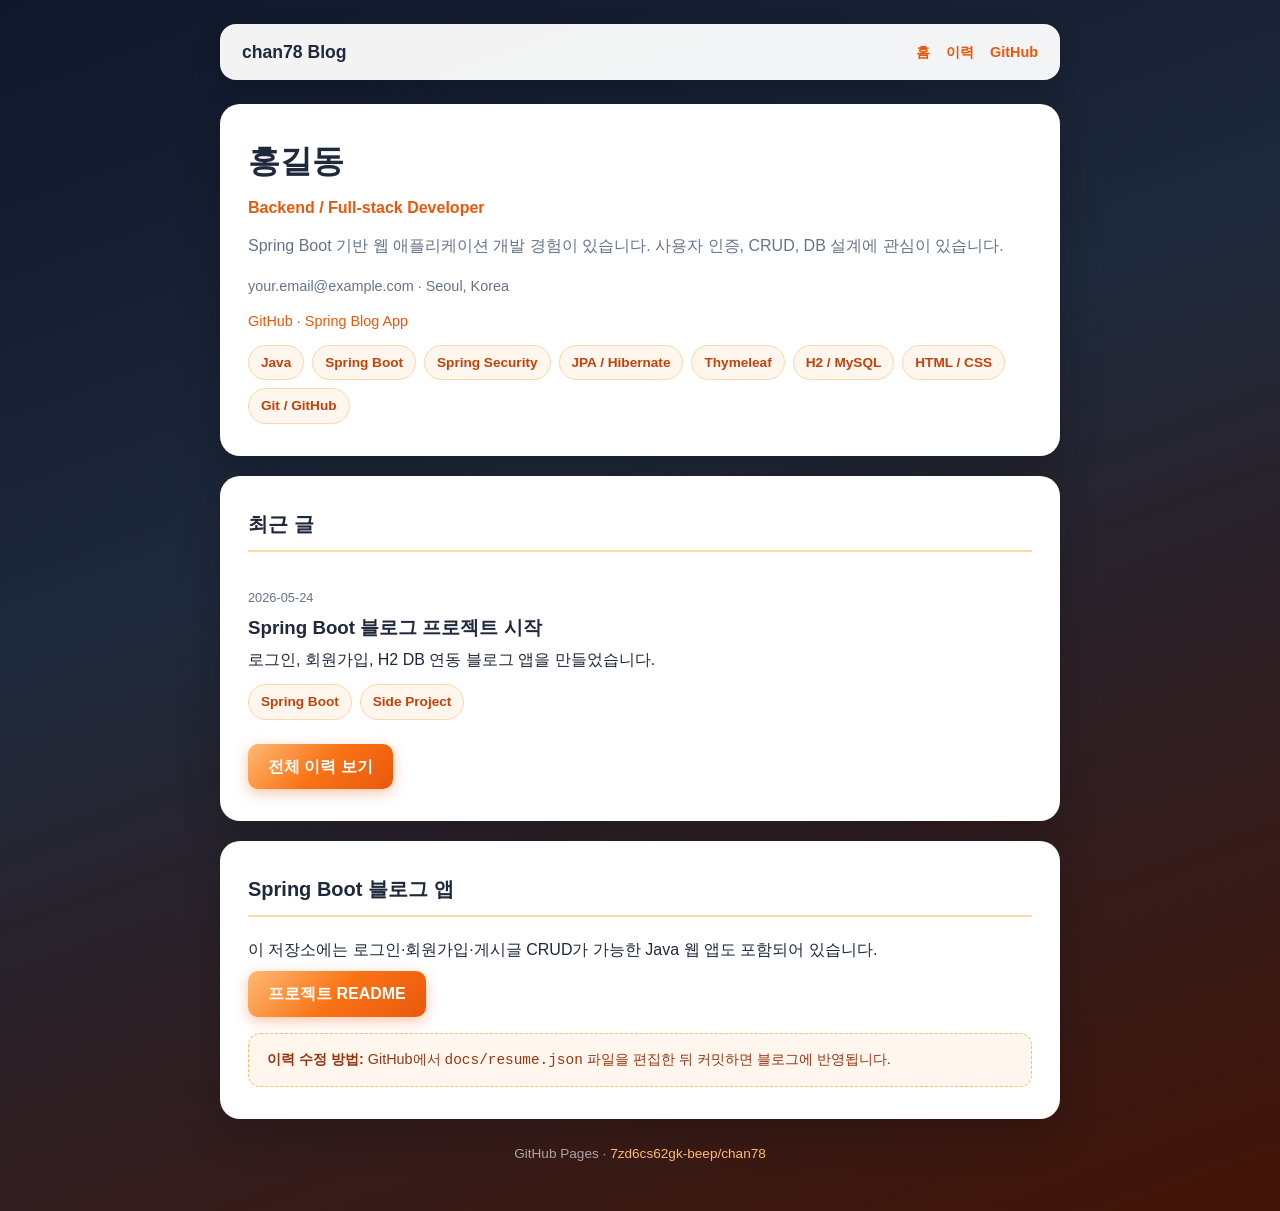
==== docs/index.html @ 1e9a9859 "feat: add GitHub Pages blog with editable resume.json" ====
<!DOCTYPE html>
<html lang="ko">
<head>
    <meta charset="UTF-8">
    <meta name="viewport" content="width=device-width, initial-scale=1.0">
    <title>chan78 — 개발 블로그 & 이력</title>
    <link rel="stylesheet" href="css/style.css">
</head>
<body>
<div class="wrap">
    <nav>
        <span class="brand">chan78 Blog</span>
        <div class="links">
            <a href="index.html">홈</a>
            <a href="resume.html">이력</a>
            <a href="https://github.com/7zd6cs62gk-beep/chan78" target="_blank" rel="noopener">GitHub</a>
        </div>
    </nav>

    <section class="card" id="profile"></section>

    <section class="card">
        <h2 class="section-title">최근 글</h2>
        <div id="posts"></div>
        <a class="btn" href="resume.html">전체 이력 보기</a>
    </section>

    <section class="card">
        <h2 class="section-title">Spring Boot 블로그 앱</h2>
        <p>이 저장소에는 로그인·회원가입·게시글 CRUD가 가능한 Java 웹 앱도 포함되어 있습니다.</p>
        <a class="btn" href="https://github.com/7zd6cs62gk-beep/chan78#readme" target="_blank" rel="noopener">프로젝트 README</a>
        <div class="edit-hint">
            <strong>이력 수정 방법:</strong> GitHub에서 <code>docs/resume.json</code> 파일을 편집한 뒤 커밋하면 블로그에 반영됩니다.
        </div>
    </section>

    <footer>
        <p>GitHub Pages · <a href="https://github.com/7zd6cs62gk-beep/chan78" style="color:#fdba74">7zd6cs62gk-beep/chan78</a></p>
    </footer>
</div>
<script src="js/app.js"></script>
</body>
</html>
---- docs/css/style.css ----
:root {
    --orange-gradient: linear-gradient(135deg, #fdba74 0%, #f97316 50%, #ea580c 100%);
    --orange-accent: #ea580c;
    --bg-dark: #0f172a;
    --text: #1e293b;
    --muted: #64748b;
    --card: #ffffff;
    --radius: 16px;
}

* {
    box-sizing: border-box;
    margin: 0;
    padding: 0;
}

body {
    font-family: "Segoe UI", "Malgun Gothic", sans-serif;
    background: linear-gradient(160deg, #0f172a 0%, #1e293b 40%, #431407 100%);
    min-height: 100vh;
    color: var(--text);
    line-height: 1.6;
}

a {
    color: var(--orange-accent);
    text-decoration: none;
}

a:hover {
    text-decoration: underline;
}

.wrap {
    max-width: 880px;
    margin: 0 auto;
    padding: 24px 20px 48px;
}

nav {
    display: flex;
    flex-wrap: wrap;
    gap: 12px;
    align-items: center;
    justify-content: space-between;
    background: rgba(255, 255, 255, 0.95);
    padding: 14px 22px;
    border-radius: var(--radius);
    margin-bottom: 24px;
    box-shadow: 0 8px 24px rgba(0, 0, 0, 0.2);
}

nav .brand {
    font-weight: 700;
    font-size: 1.1rem;
    color: var(--text);
}

nav .links {
    display: flex;
    gap: 16px;
    flex-wrap: wrap;
}

nav .links a {
    font-weight: 600;
    font-size: 0.9rem;
}

.card {
    background: var(--card);
    border-radius: 20px;
    padding: 32px 28px;
    margin-bottom: 20px;
    box-shadow: 0 16px 40px rgba(0, 0, 0, 0.2);
}

.hero h1 {
    font-size: 2rem;
    margin-bottom: 8px;
}

.hero .title {
    color: var(--orange-accent);
    font-weight: 600;
    margin-bottom: 12px;
}

.hero .summary {
    color: var(--muted);
    margin-bottom: 16px;
}

.hero .meta {
    font-size: 0.9rem;
    color: var(--muted);
    margin-bottom: 12px;
}

.chip-list {
    display: flex;
    flex-wrap: wrap;
    gap: 8px;
    margin-top: 12px;
}

.chip {
    background: #fff7ed;
    color: #c2410c;
    border: 1px solid #fed7aa;
    padding: 6px 12px;
    border-radius: 999px;
    font-size: 0.85rem;
    font-weight: 600;
}

.section-title {
    font-size: 1.25rem;
    margin-bottom: 20px;
    padding-bottom: 10px;
    border-bottom: 2px solid #fed7aa;
}

.timeline {
    list-style: none;
    position: relative;
    padding-left: 24px;
}

.timeline::before {
    content: "";
    position: absolute;
    left: 6px;
    top: 8px;
    bottom: 8px;
    width: 3px;
    background: var(--orange-gradient);
    border-radius: 2px;
}

.timeline li {
    position: relative;
    margin-bottom: 24px;
    padding-left: 20px;
}

.timeline li::before {
    content: "";
    position: absolute;
    left: -22px;
    top: 6px;
    width: 12px;
    height: 12px;
    border-radius: 50%;
    background: #f97316;
    border: 2px solid #fff;
    box-shadow: 0 0 0 2px #f97316;
}

.timeline .period {
    font-size: 0.85rem;
    color: var(--orange-accent);
    font-weight: 700;
    margin-bottom: 4px;
}

.timeline h3 {
    font-size: 1.05rem;
    margin-bottom: 4px;
}

.timeline .org {
    color: var(--muted);
    font-size: 0.95rem;
    margin-bottom: 6px;
}

.timeline p {
    color: #475569;
    font-size: 0.95rem;
}

.post-item {
    padding: 16px 0;
    border-bottom: 1px solid #e2e8f0;
}

.post-item:last-child {
    border-bottom: none;
}

.post-item .date {
    font-size: 0.8rem;
    color: var(--muted);
}

.post-item h3 {
    margin: 4px 0;
}

.btn {
    display: inline-block;
    padding: 10px 20px;
    border-radius: 10px;
    background: var(--orange-gradient);
    color: #fff !important;
    font-weight: 600;
    text-decoration: none !important;
    box-shadow: 0 4px 14px rgba(234, 88, 12, 0.35);
    margin-top: 8px;
}

.btn:hover {
    opacity: 0.95;
    transform: translateY(-1px);
}

.edit-hint {
    background: #fff7ed;
    border: 1px dashed #fdba74;
    border-radius: 12px;
    padding: 14px 18px;
    font-size: 0.9rem;
    color: #9a3412;
    margin-top: 16px;
}

footer {
    text-align: center;
    color: rgba(255, 255, 255, 0.6);
    font-size: 0.85rem;
    margin-top: 24px;
}

@media (max-width: 600px) {
    .hero h1 {
        font-size: 1.5rem;
    }
}
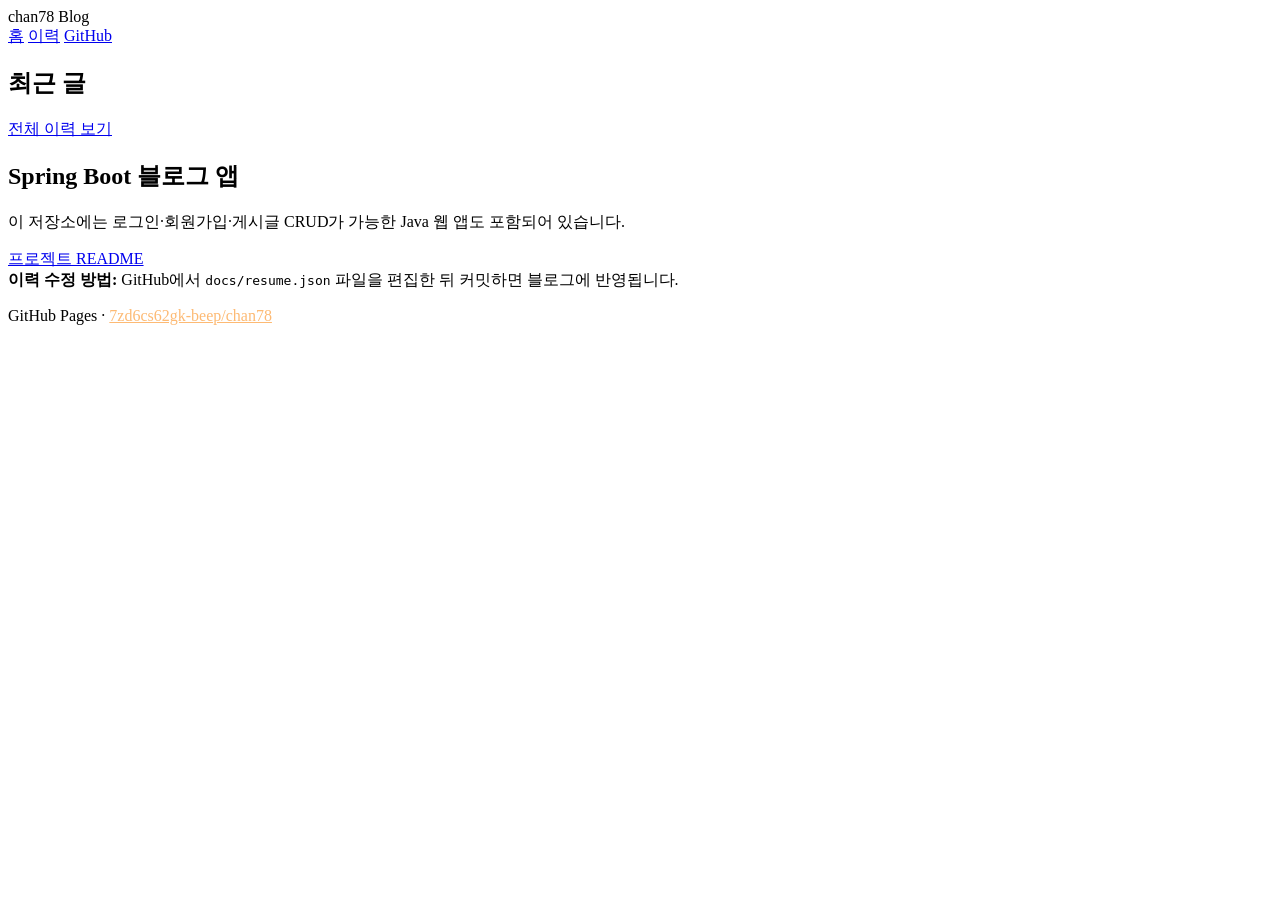
==== commit 09dfef51: "fix: add GitHub Actions Pages deploy and base path for /chan78" ====
--- a/docs/index.html
+++ b/docs/index.html
@@ -4,6 +4,7 @@
     <meta charset="UTF-8">
     <meta name="viewport" content="width=device-width, initial-scale=1.0">
     <title>chan78 — 개발 블로그 & 이력</title>
+    <base href="/chan78/">
     <link rel="stylesheet" href="css/style.css">
 </head>
 <body>
--- a/docs/css/style.css
+++ b/docs/css/style.css
@@ -1,9 +1,13 @@
 :root {
     --orange-gradient: linear-gradient(135deg, #fdba74 0%, #f97316 50%, #ea580c 100%);
+    --orange-gradient-soft: linear-gradient(135deg, #fff7ed 0%, #ffedd5 50%, #fed7aa 100%);
+    --orange-gradient-bg: linear-gradient(145deg, #7c2d12 0%, #c2410c 35%, #ea580c 65%, #f97316 100%);
+    --orange-gradient-nav: linear-gradient(90deg, #ea580c, #f97316, #fb923c);
     --orange-accent: #ea580c;
-    --bg-dark: #0f172a;
+    --orange-light: #fb923c;
+    --orange-pale: #fff7ed;
     --text: #1e293b;
-    --muted: #64748b;
+    --muted: #78716c;
     --card: #ffffff;
     --radius: 16px;
 }
@@ -16,74 +20,145 @@
 
 body {
     font-family: "Segoe UI", "Malgun Gothic", sans-serif;
-    background: linear-gradient(160deg, #0f172a 0%, #1e293b 40%, #431407 100%);
+    background: var(--orange-gradient-bg);
+    background-attachment: fixed;
     min-height: 100vh;
     color: var(--text);
     line-height: 1.6;
 }
 
+body::before {
+    content: "";
+    position: fixed;
+    inset: 0;
+    background:
+        radial-gradient(ellipse 80% 50% at 20% 10%, rgba(253, 186, 116, 0.35), transparent),
+        radial-gradient(ellipse 60% 40% at 90% 80%, rgba(251, 146, 60, 0.25), transparent);
+    pointer-events: none;
+    z-index: 0;
+}
+
 a {
     color: var(--orange-accent);
     text-decoration: none;
+    transition: color 0.15s;
 }
 
 a:hover {
-    text-decoration: underline;
+    color: #c2410c;
 }
 
 .wrap {
+    position: relative;
+    z-index: 1;
     max-width: 880px;
     margin: 0 auto;
     padding: 24px 20px 48px;
 }
 
+/* ── Navigation ── */
 nav {
     display: flex;
     flex-wrap: wrap;
     gap: 12px;
     align-items: center;
     justify-content: space-between;
-    background: rgba(255, 255, 255, 0.95);
+    background: rgba(255, 255, 255, 0.97);
     padding: 14px 22px;
     border-radius: var(--radius);
     margin-bottom: 24px;
-    box-shadow: 0 8px 24px rgba(0, 0, 0, 0.2);
+    box-shadow: 0 8px 32px rgba(124, 45, 18, 0.25);
+    border: 1px solid rgba(253, 186, 116, 0.5);
+    position: relative;
+    overflow: hidden;
+}
+
+nav::before {
+    content: "";
+    position: absolute;
+    top: 0;
+    left: 0;
+    right: 0;
+    height: 4px;
+    background: var(--orange-gradient-nav);
 }
 
 nav .brand {
+    display: flex;
+    align-items: center;
+    gap: 10px;
     font-weight: 700;
     font-size: 1.1rem;
     color: var(--text);
 }
 
+nav .brand::before {
+    content: "B";
+    width: 36px;
+    height: 36px;
+    border-radius: 10px;
+    background: var(--orange-gradient);
+    color: #fff;
+    font-size: 1.1rem;
+    display: flex;
+    align-items: center;
+    justify-content: center;
+    box-shadow: 0 4px 12px rgba(234, 88, 12, 0.4);
+}
+
 nav .links {
     display: flex;
-    gap: 16px;
+    gap: 8px;
     flex-wrap: wrap;
 }
 
 nav .links a {
     font-weight: 600;
-    font-size: 0.9rem;
-}
-
+    font-size: 0.875rem;
+    padding: 8px 14px;
+    border-radius: 8px;
+    color: var(--orange-accent);
+    text-decoration: none;
+    transition: background 0.15s, color 0.15s, transform 0.15s;
+}
+
+nav .links a:hover {
+    background: var(--orange-gradient);
+    color: #fff !important;
+    text-decoration: none;
+    transform: translateY(-1px);
+    box-shadow: 0 4px 12px rgba(234, 88, 12, 0.3);
+}
+
+/* ── Cards ── */
 .card {
     background: var(--card);
     border-radius: 20px;
     padding: 32px 28px;
     margin-bottom: 20px;
-    box-shadow: 0 16px 40px rgba(0, 0, 0, 0.2);
-}
-
+    box-shadow: 0 16px 48px rgba(124, 45, 18, 0.18);
+    border: 1px solid rgba(254, 215, 170, 0.6);
+}
+
+.card:first-of-type {
+    background: linear-gradient(180deg, #fff 0%, #fffbf5 100%);
+}
+
+/* ── Hero / Profile ── */
 .hero h1 {
     font-size: 2rem;
     margin-bottom: 8px;
+    background: linear-gradient(135deg, #c2410c, #ea580c, #f97316);
+    -webkit-background-clip: text;
+    -webkit-text-fill-color: transparent;
+    background-clip: text;
 }
 
 .hero .title {
     color: var(--orange-accent);
-    font-weight: 600;
+    font-weight: 700;
     margin-bottom: 12px;
+    font-size: 1.05rem;
 }
 
 .hero .summary {
@@ -94,33 +169,58 @@
 .hero .meta {
     font-size: 0.9rem;
     color: var(--muted);
-    margin-bottom: 12px;
-}
-
+    margin-bottom: 8px;
+}
+
+.hero .meta a {
+    font-weight: 600;
+}
+
+/* ── Skills chips ── */
 .chip-list {
     display: flex;
     flex-wrap: wrap;
     gap: 8px;
-    margin-top: 12px;
+    margin-top: 16px;
 }
 
 .chip {
-    background: #fff7ed;
-    color: #c2410c;
-    border: 1px solid #fed7aa;
-    padding: 6px 12px;
+    background: var(--orange-gradient-soft);
+    color: #9a3412;
+    border: 1px solid #fdba74;
+    padding: 6px 14px;
     border-radius: 999px;
     font-size: 0.85rem;
     font-weight: 600;
-}
-
+    transition: transform 0.15s, box-shadow 0.15s;
+}
+
+.chip:hover {
+    transform: translateY(-1px);
+    box-shadow: 0 4px 10px rgba(234, 88, 12, 0.2);
+}
+
+/* ── Section titles ── */
 .section-title {
     font-size: 1.25rem;
     margin-bottom: 20px;
-    padding-bottom: 10px;
-    border-bottom: 2px solid #fed7aa;
-}
-
+    padding-bottom: 12px;
+    color: #9a3412;
+    position: relative;
+}
+
+.section-title::after {
+    content: "";
+    position: absolute;
+    left: 0;
+    bottom: 0;
+    width: 48px;
+    height: 4px;
+    border-radius: 2px;
+    background: var(--orange-gradient);
+}
+
+/* ── Timeline ── */
 .timeline {
     list-style: none;
     position: relative;
@@ -133,107 +233,178 @@
     left: 6px;
     top: 8px;
     bottom: 8px;
-    width: 3px;
-    background: var(--orange-gradient);
-    border-radius: 2px;
+    width: 4px;
+    background: var(--orange-gradient);
+    border-radius: 4px;
+    box-shadow: 0 0 8px rgba(249, 115, 22, 0.4);
 }
 
 .timeline li {
     position: relative;
     margin-bottom: 24px;
-    padding-left: 20px;
+    padding: 16px 16px 16px 20px;
+    background: var(--orange-pale);
+    border-radius: 12px;
+    border: 1px solid #fed7aa;
+    transition: box-shadow 0.15s, transform 0.15s;
+}
+
+.timeline li:hover {
+    box-shadow: 0 6px 20px rgba(234, 88, 12, 0.12);
+    transform: translateX(4px);
 }
 
 .timeline li::before {
     content: "";
     position: absolute;
-    left: -22px;
-    top: 6px;
-    width: 12px;
-    height: 12px;
+    left: -26px;
+    top: 20px;
+    width: 14px;
+    height: 14px;
     border-radius: 50%;
-    background: #f97316;
-    border: 2px solid #fff;
-    box-shadow: 0 0 0 2px #f97316;
+    background: var(--orange-gradient);
+    border: 3px solid #fff;
+    box-shadow: 0 0 0 2px #f97316, 0 2px 8px rgba(234, 88, 12, 0.4);
 }
 
 .timeline .period {
     font-size: 0.85rem;
-    color: var(--orange-accent);
+    color: #fff;
     font-weight: 700;
-    margin-bottom: 4px;
+    margin-bottom: 8px;
+    display: inline-block;
+    padding: 4px 10px;
+    border-radius: 6px;
+    background: var(--orange-gradient);
 }
 
 .timeline h3 {
     font-size: 1.05rem;
     margin-bottom: 4px;
+    color: #9a3412;
 }
 
 .timeline .org {
     color: var(--muted);
     font-size: 0.95rem;
     margin-bottom: 6px;
+    font-weight: 600;
 }
 
 .timeline p {
-    color: #475569;
+    color: #57534e;
     font-size: 0.95rem;
 }
 
+/* ── Blog posts ── */
 .post-item {
-    padding: 16px 0;
-    border-bottom: 1px solid #e2e8f0;
+    padding: 18px 20px;
+    margin-bottom: 12px;
+    border-radius: 12px;
+    background: var(--orange-pale);
+    border: 1px solid #fed7aa;
+    transition: box-shadow 0.15s, border-color 0.15s;
 }
 
 .post-item:last-child {
-    border-bottom: none;
+    margin-bottom: 0;
+}
+
+.post-item:hover {
+    border-color: #fdba74;
+    box-shadow: 0 6px 20px rgba(234, 88, 12, 0.15);
 }
 
 .post-item .date {
     font-size: 0.8rem;
-    color: var(--muted);
+    color: var(--orange-accent);
+    font-weight: 700;
 }
 
 .post-item h3 {
-    margin: 4px 0;
-}
-
+    margin: 6px 0 8px;
+    color: #9a3412;
+}
+
+.post-item p {
+    color: #57534e;
+    font-size: 0.95rem;
+}
+
+/* ── Buttons ── */
 .btn {
     display: inline-block;
-    padding: 10px 20px;
+    padding: 12px 24px;
     border-radius: 10px;
     background: var(--orange-gradient);
     color: #fff !important;
     font-weight: 600;
     text-decoration: none !important;
-    box-shadow: 0 4px 14px rgba(234, 88, 12, 0.35);
+    box-shadow: 0 4px 16px rgba(234, 88, 12, 0.4);
     margin-top: 8px;
+    transition: transform 0.15s, box-shadow 0.15s;
+    border: none;
 }
 
 .btn:hover {
-    opacity: 0.95;
-    transform: translateY(-1px);
-}
-
+    transform: translateY(-2px);
+    box-shadow: 0 8px 24px rgba(234, 88, 12, 0.5);
+    color: #fff !important;
+}
+
+/* ── Edit hint ── */
 .edit-hint {
-    background: #fff7ed;
-    border: 1px dashed #fdba74;
+    background: var(--orange-gradient-soft);
+    border: 1px dashed #f97316;
     border-radius: 12px;
-    padding: 14px 18px;
+    padding: 16px 20px;
     font-size: 0.9rem;
     color: #9a3412;
     margin-top: 16px;
 }
 
+.edit-hint strong {
+    color: #c2410c;
+}
+
+.edit-hint code {
+    background: #fff;
+    padding: 2px 6px;
+    border-radius: 4px;
+    border: 1px solid #fed7aa;
+    font-size: 0.85rem;
+    color: #ea580c;
+}
+
+/* ── Footer ── */
 footer {
     text-align: center;
-    color: rgba(255, 255, 255, 0.6);
+    color: rgba(255, 255, 255, 0.85);
     font-size: 0.85rem;
     margin-top: 24px;
+    text-shadow: 0 1px 2px rgba(0, 0, 0, 0.2);
+}
+
+footer a {
+    color: #fed7aa !important;
+    font-weight: 600;
+}
+
+footer a:hover {
+    color: #fff !important;
 }
 
 @media (max-width: 600px) {
     .hero h1 {
         font-size: 1.5rem;
     }
-}
+
+    nav {
+        flex-direction: column;
+        align-items: flex-start;
+    }
+
+    .timeline li:hover {
+        transform: none;
+    }
+}
